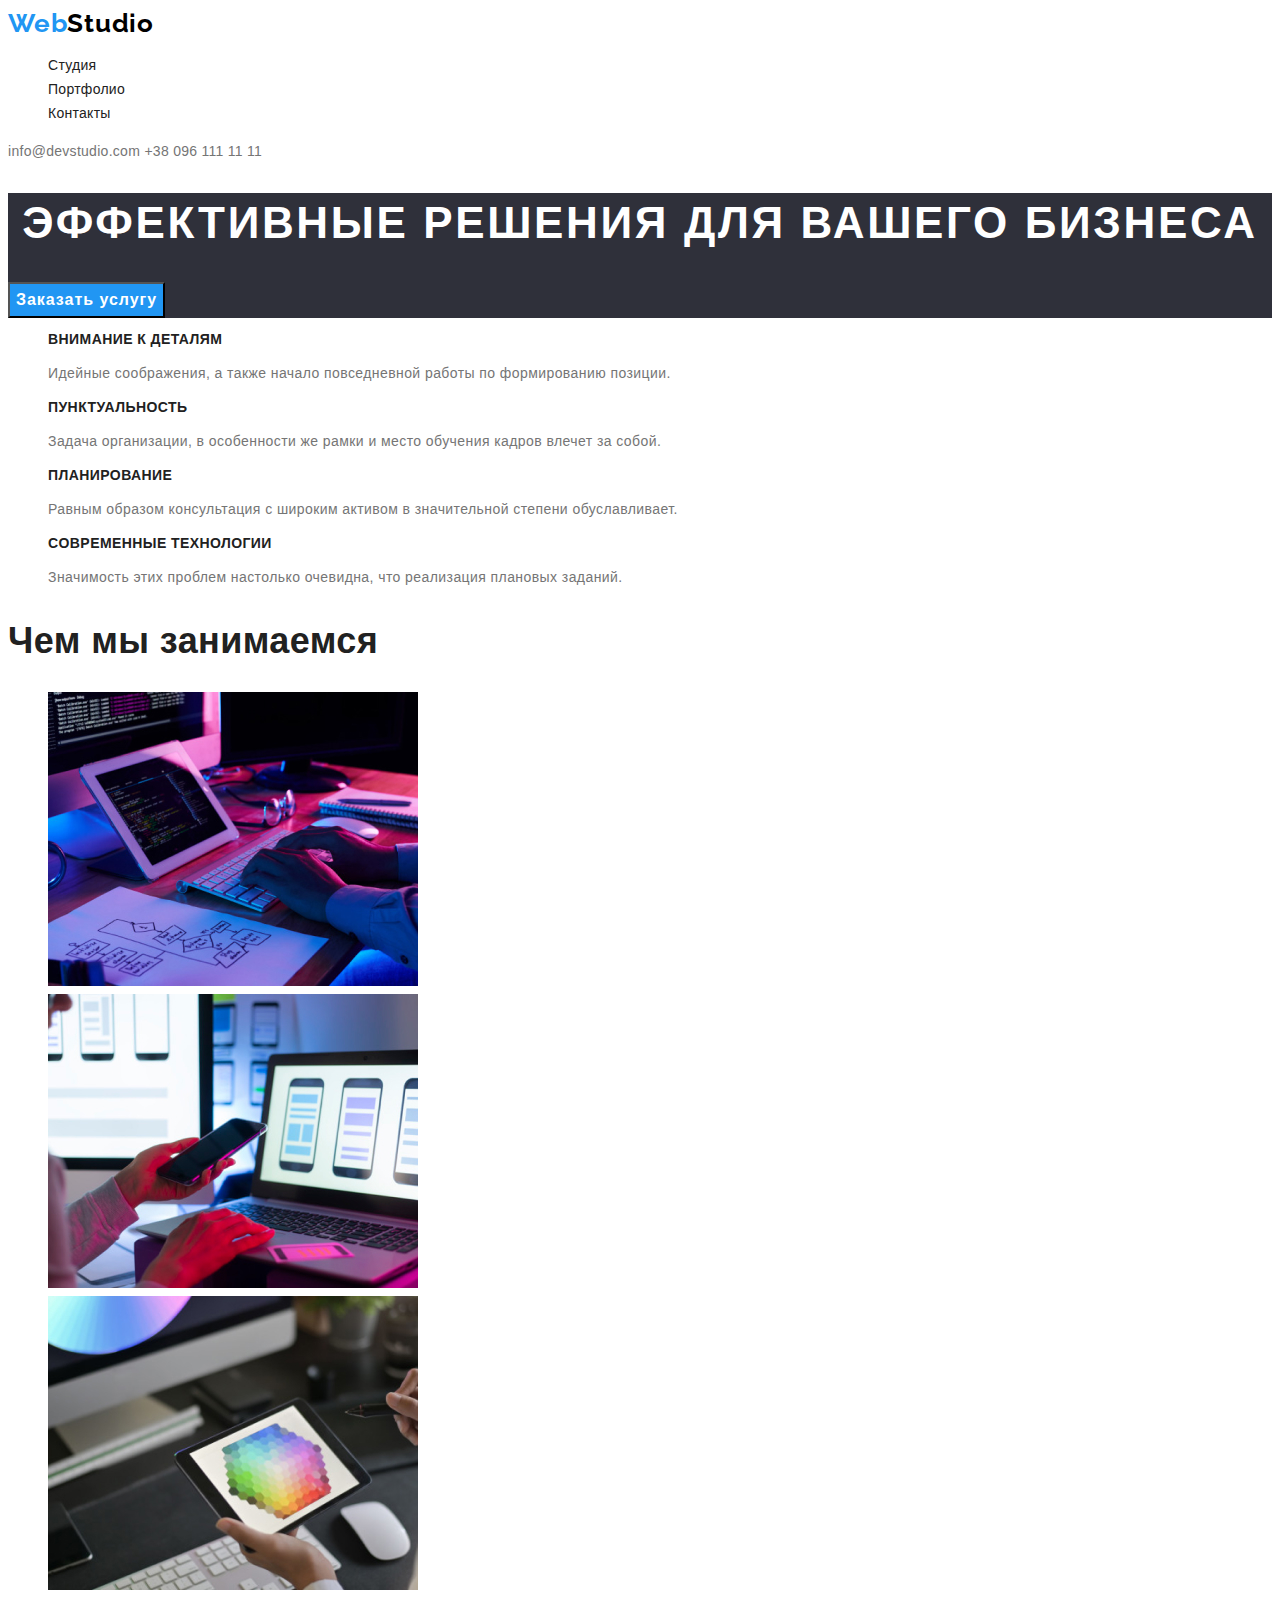
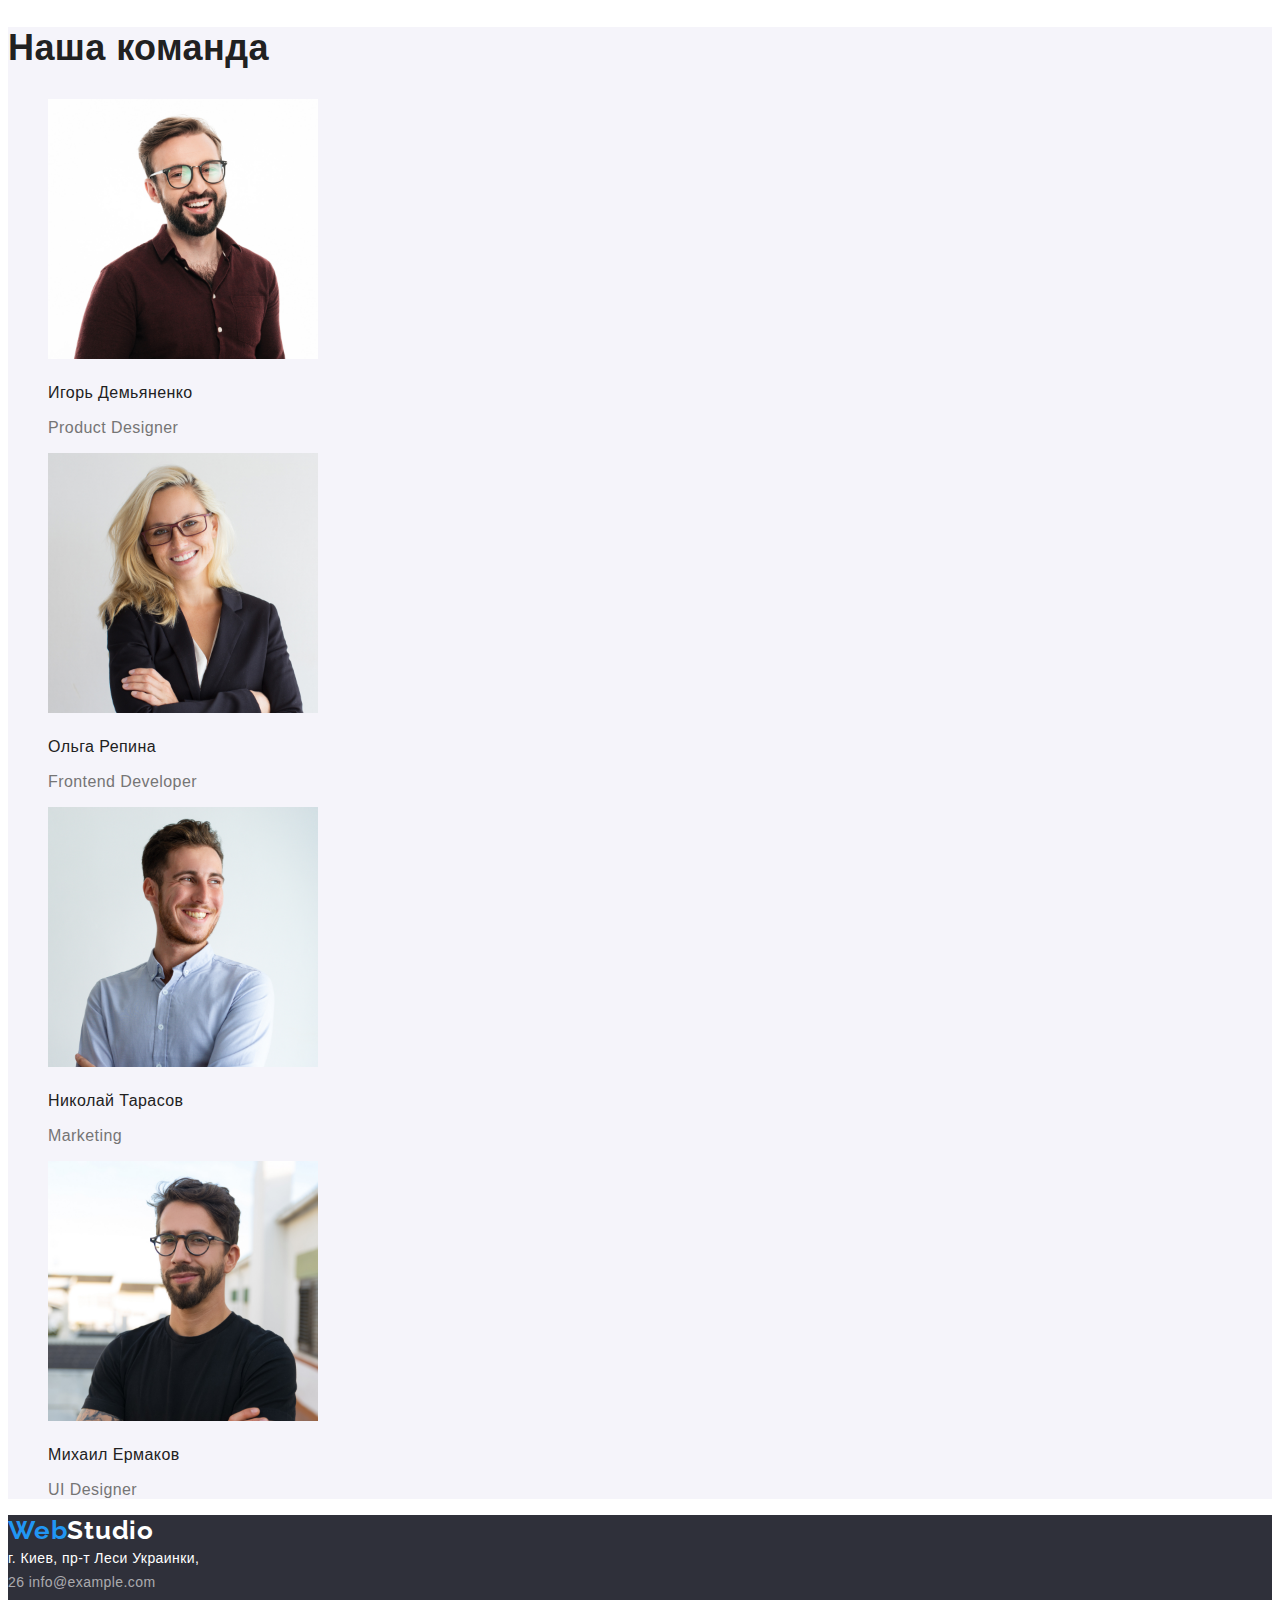
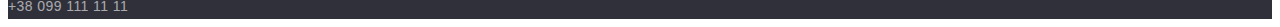
==== index.html @ 295d8849 "Переносит файлы из репозитория 2" ====
<!DOCTYPE html>
<html lang="ru">
  <head>
    <meta charset="UTF-8" />
    <meta name="viewport" content="width=device-width, initial-scale=1.0" />
    <title>WebStudio</title>
    <link href="https://fonts.googleapis.com/css2?family=Raleway:wght@700&display=swap" rel="stylesheet">
    <link rel="stylesheet" href="./css/styles.css">
  </head>
  <body>
    <header class="header">
      <nav>
        <a href="index.html" class="logo"> <span class="accent">Web</span>Studio </a>
        <ul>
          <li><a href="./index.html" class="nav-link">Студия</a></li>
          <li><a href="./portfolio.html" class="nav-link">Портфолио</a></li>
          <li><a href="#contacts" class="nav-link">Контакты</a></li>
        </ul>
      </nav>
      <address>
    <a href="mailto:info@devstudio.com" class="contact">info@devstudio.com</a>
    <a href="tel:+380961111111" class="contact">+38 096 111 11 11</a>
      </address>
    </header>
    <main>
      <section class="m-section">
        <h1 class="m-section-title">Эффективные решения для вашего бизнеса</h1>
        <button type="button" class="m-section-service">Заказать услугу</button>
      </section>

      <section class="advantages">
        <h2 hidden>Преимущества компании</h2>
        <ul>
          <li>
            <h3 class="advantages-list">Внимание к деталям</h3>
            <p class="advantages-text">
              Идейные соображения, а также начало повседневной работы по
              формированию позиции.
            </p>
          </li>
          <li>
            <h3 class="advantages-list">Пунктуальность</h3>
            <p class="advantages-text">
              Задача организации, в особенности же рамки и место обучения кадров
              влечет за собой.
            </p>
          </li>
          <li>
            <h3 class="advantages-list">Планирование</h3>
            <p class="advantages-text">
              Равным образом консультация с широким активом в значительной
              степени обуславливает.
            </p>
          </li>
          <li>
            <h3 class="advantages-list">Cовременные технологии</h3>
            <p class="advantages-text">
              Значимость этих проблем настолько очевидна, что реализация
              плановых заданий.
            </p>
          </li>
        </ul>
      </section>

      <section>
        <h2 class="work-title">Чем мы занимаемся</h2>
        <ul>
          <li>
            <img
              src="./images/box1.jpg"
              alt="Компьютер"
              width="370"
              height="294"
            />
          </li>
          <li>
            <img
              src="./images/box2.jpg"
              alt="Телефон"
              width="370"
              height="294"
            />
          </li>
          <li>
            <img
              src="./images/box3.jpg"
              alt="Планшет"
              width="370"
              height="294"
            />
          </li>
        </ul>
      </section>

      <section class="team">
        <h2 class="team-title">Наша команда</h2>
        <ul>
          <li>
            <img
              src="./images/img.jpg"
              alt="Фото Игоря Демьяненко"
              width="270"
              height="260"
            />
            <h3 class="team-name">Игорь Демьяненко</h3>
            <p class="team-position">Product Designer</p>
          </li>
          <li>
            <img
              src="./images/img(1).jpg"
              alt="Фото Ольги Репиной"
              width="270"
              height="260"
            />
            <h3 class="team-name">Ольга Репина</h3>
            <p class="team-position">Frontend Developer</p>
          </li>
          <li>
            <img
              src="./images/img(2).jpg"
              alt="Фото Николая Тарасова"
              width="270"
              height="260"
            />
            <h3 class="team-name">Николай Тарасов</h3>
            <p class="team-position">Marketing</p>
          </li>
          <li>
            <img
              src="./images/img(3).jpg"
              alt="Фото Михаила Ермакова"
              width="270"
              height="260"
            />
            <h3 class="team-name">Михаил Ермаков</h3>
            <p class="team-position">UI Designer</p>
          </li>
        </ul>
      </section>
    </main>

  <footer class="footer">
    <a href="./index.html" class="logo footer-logo"><span class="accent">Web</span>Studio </a>
    <address id="contacts" class="footer-contacts">
      <span class="footer-address">г. Киев, пр-т Леси Украинки,</span><br />
      26 info@example.com<br />
      +38 099 111 11 11
    </address>
  </footer>

  </body>
</html>
---- css/styles.css ----
/* основной цвет текста  #212121 */
/* вторичный цвет текста  #757575 */
/* Акцент #2196f3 */
/* Белый цвет, который часто используется в макете #ffffff */
/* Фон кнопки-фильтра "Портфолио" #f5f4fa */
/* Основной фон #FFFFFF */
/* Вторичный фон #F5F4FA */
/* Фон футера и осн секции #2F303A */

:root {
  --primary-text-color: #212121;
  --accent-text-color: #2196f3;
  --secondary-text-color: #757575;
  --another-text-color: #ffffff;
  --primery-bgc: #ffffff;
  --footer-m-section-bgc: #2f303a;
  --secondary-bgc: #f5f4fa;
}

body {
  color: var(--primary-text-color);
  font-family: Roboto, sans-serif;
  font-weight: 400;
  font-size: 14px;
  line-height: 1.71;
  letter-spacing: 0.03em;
}

/* Стилизация по тегам */
button {
  font-family: inherit;
}
ul {
  list-style: none;
}

/* Навигация и контакты */

.header {
  background-color: var(--primery-bgc);
}

.logo {
  color: #000000;
  font-family: Raleway, sans-serif;
  font-weight: 700;
  font-size: 26px;
  line-height: 1.19;
  text-decoration: none;
  letter-spacing: 0.03em;
}
.accent {
  color: var(--accent-text-color);
}

.nav-link,
.contact {
  color: var(--primary-text-color);
  font-weight: 500;
  line-height: 1.14;
  letter-spacing: 0.02em;
  text-decoration: none;
}

.nav-link:hover,
.nav-link:focus {
  color: var(--accent-text-color);
}
.nav-link:active {
  color: var(--primary-text-color);
}
.contact {
  color: var(--secondary-text-color);
  font-style: normal;
}
.contact:hover,
.contact:focus {
  color: var(--accent-text-color);
}
.contact:active {
  color: var(--primary-text-color);
}
/* Главная секция */
.m-section {
  background-color: var(--footer-m-section-bgc);
}

.m-section-title {
  font-weight: 900;
  font-size: 44px;
  line-height: 1.36;
  letter-spacing: 0.06em;
  text-align: center;
  text-transform: uppercase;
  color: var(--another-text-color);
}
.m-section-service {
  background-color: var(--accent-text-color);
  font-weight: 700;
  font-size: 16px;
  line-height: 1.87;
  letter-spacing: 0.06em;
  color: var(--another-text-color);
}

/* Преимущества */
.advantages-list {
  text-transform: uppercase;
  font-size: 14px;
  line-height: 1.14;
}
.advantages-text {
  color: var(--secondary-text-color);
}
/* Услуги и Команда */
.team {
  background-color: var(--secondary-bgc);
}
.work-title,
.team-title {
  font-size: 36px;
  line-height: 1.17;
}
.team-name {
  font-weight: 500;
  font-size: 16px;
  line-height: 1.19;
}
.team-position {
  color: var(--secondary-text-color);
  font-size: 16px;
  line-height: 1.19;
}
/* Подвал*/
.footer {
  background-color: var(--footer-m-section-bgc);
}

.footer-contacts {
  color: rgba(255, 255, 255, 0.6);
  font-style: normal;
}
.footer-address,
.footer-logo {
  color: var(--another-text-color);
}
/* Страница Портфолио */
.portfolio a {
  text-decoration: none;
}
.portfolio-filter {
  background-color: var(--secondary-bgc);
  color: var(--primary-text-color);
  font-weight: 500;
  font-size: 16px;
  line-height: 1.62;
  letter-spacing: 0.03em;
}
.portfolio-filter:hover,
.portfolio-filter:focus {
  background-color: var(--accent-text-color);
  color: var(--another-text-color);
}
.portfolio-filter:active {
  color: var(--primary-text-color);
}
.portfolio-project {
  color: var(--primary-text-color);
  font-size: 18px;
  line-height: 2;
  letter-spacing: 0.06em;
}
.portfolio-category {
  color: var(--secondary-text-color);
  font-size: 16px;
  line-height: 1.87;
  letter-spacing: 0.03em;
}
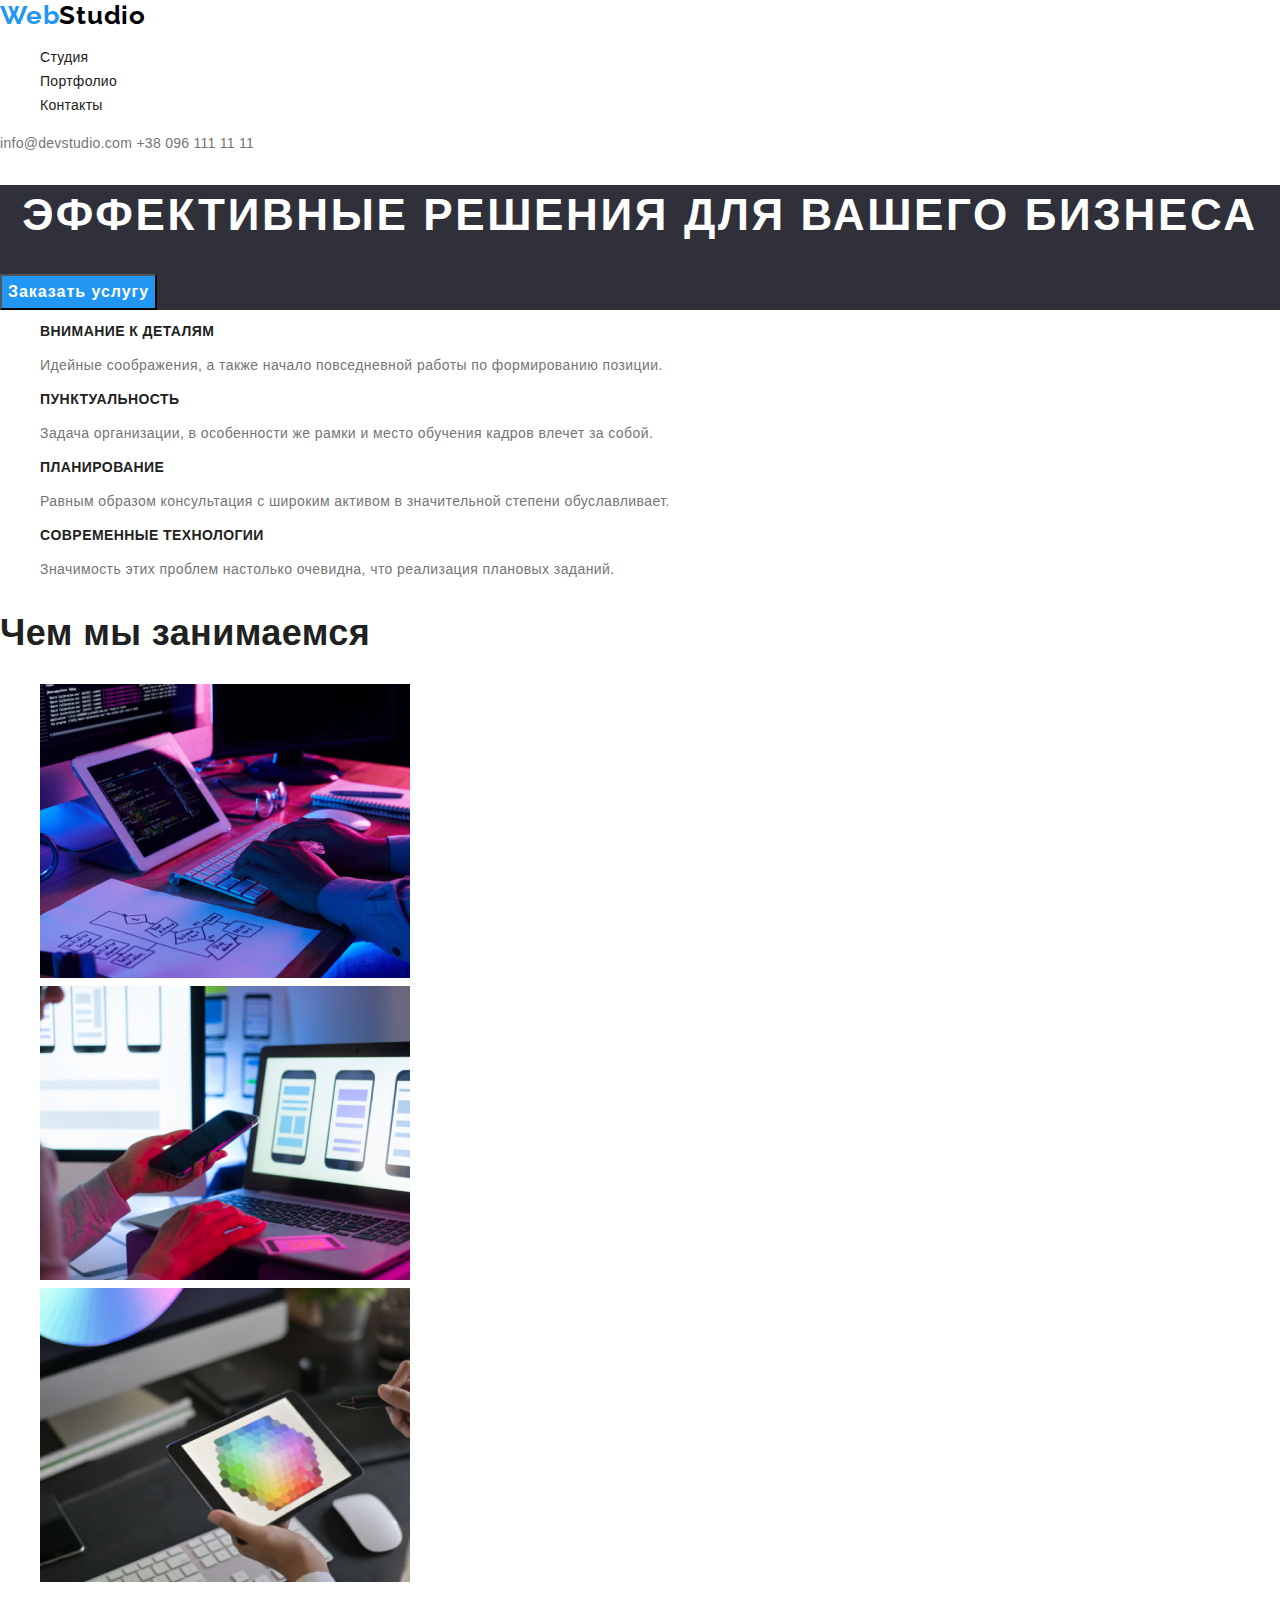
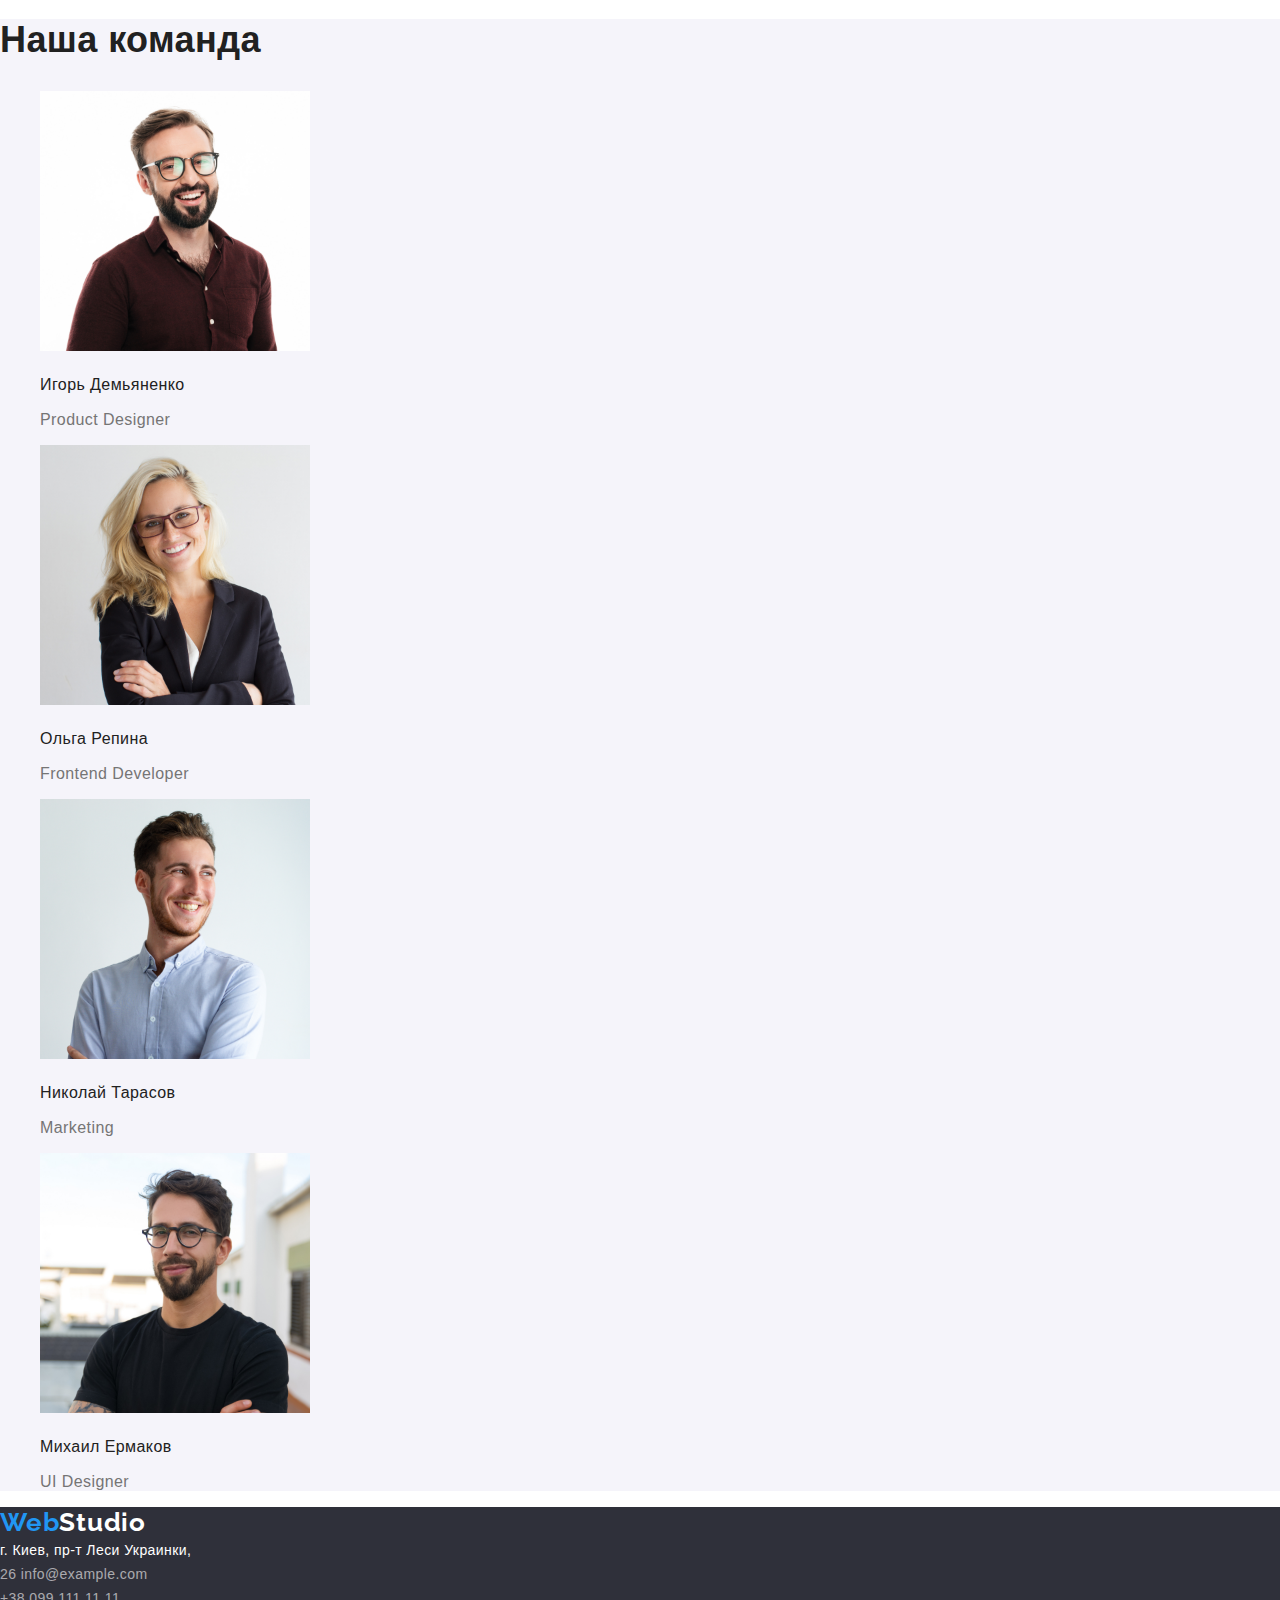
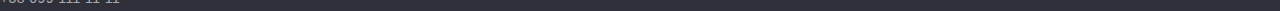
==== commit cef934b6: "Добавляет нормализацию стилей" ====
--- a/index.html
+++ b/index.html
@@ -5,6 +5,7 @@
     <meta name="viewport" content="width=device-width, initial-scale=1.0" />
     <title>WebStudio</title>
     <link href="https://fonts.googleapis.com/css2?family=Raleway:wght@700&display=swap" rel="stylesheet">
+    <link rel="stylesheet" href="https://cdnjs.cloudflare.com/ajax/libs/modern-normalize/1.0.0/modern-normalize.min.css">
     <link rel="stylesheet" href="./css/styles.css">
   </head>
   <body>
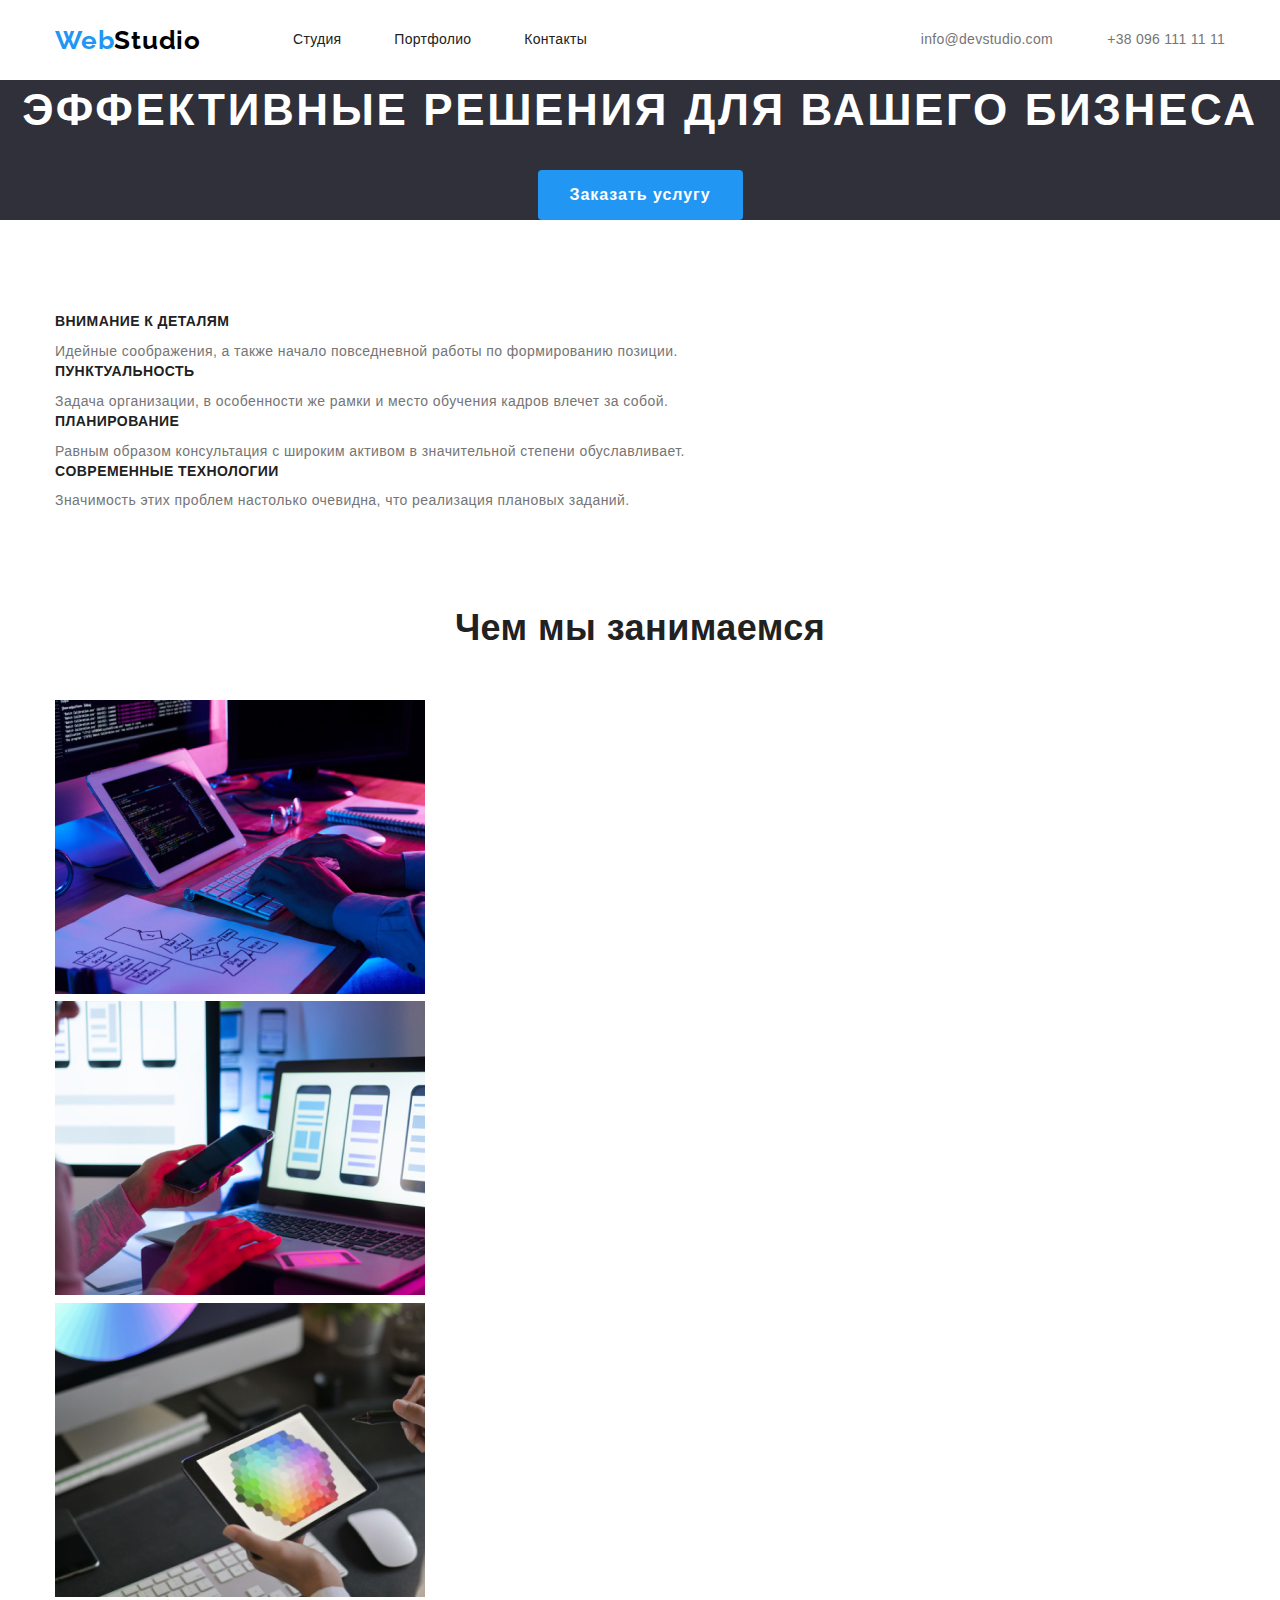
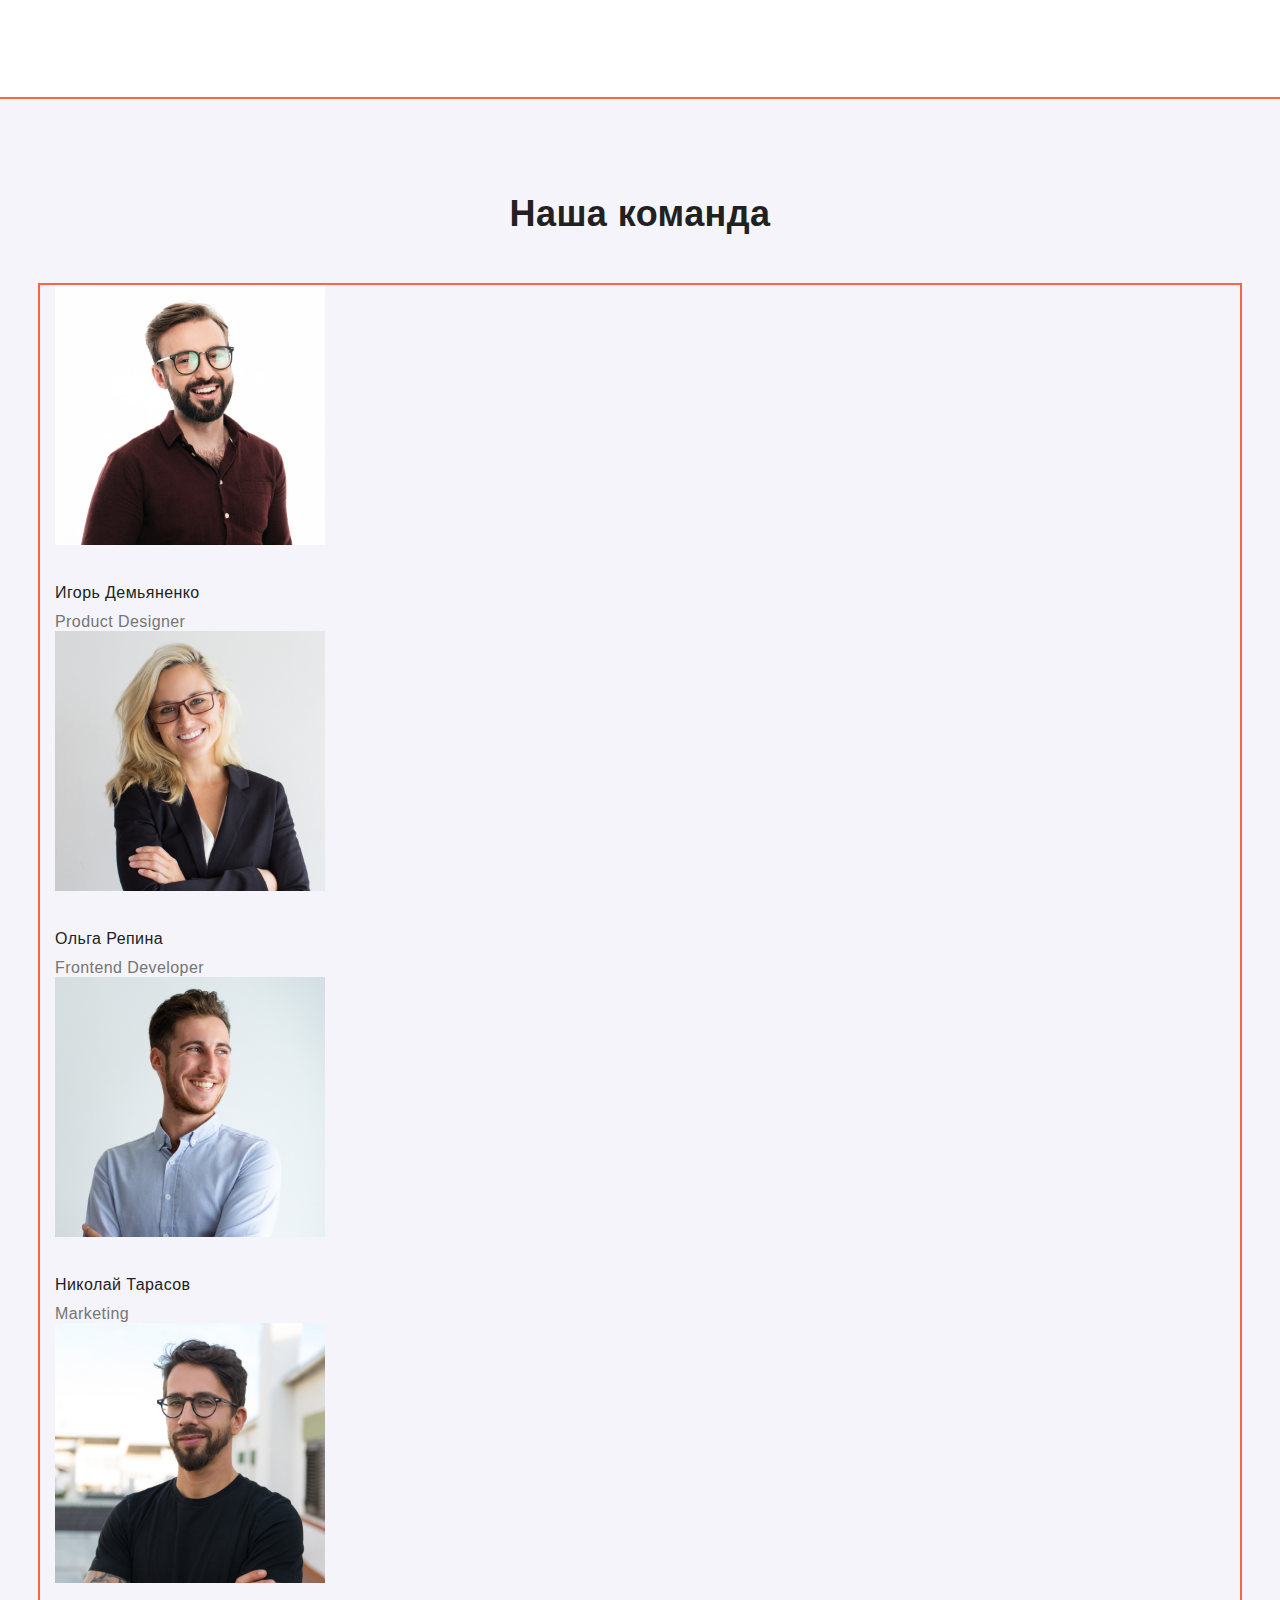
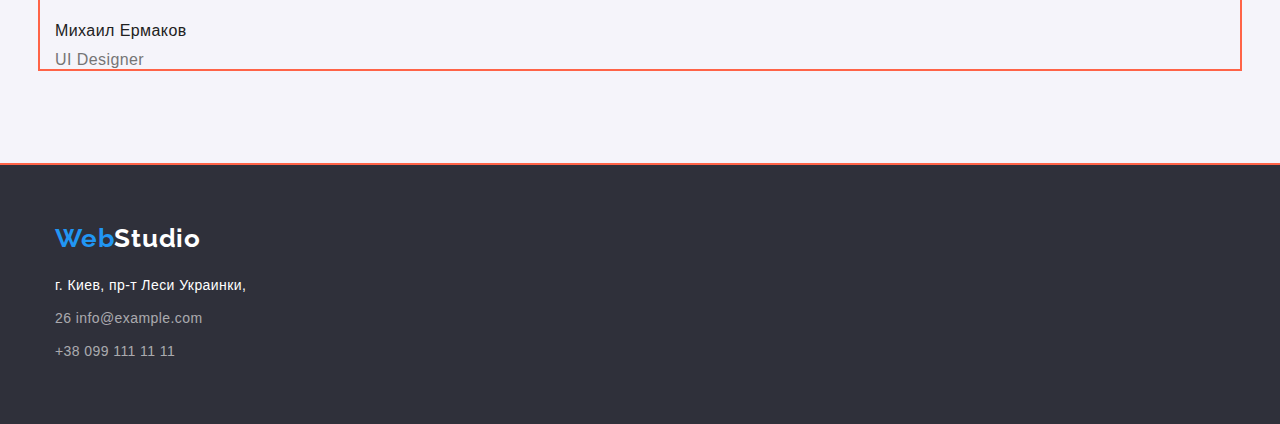
==== commit 05b88ba6: "Добавляет стили для геометрии и позиционирования" ====
--- a/index.html
+++ b/index.html
@@ -10,18 +10,20 @@
   </head>
   <body>
     <header class="header">
-      <nav>
+     <div class="flex-conteiner">
+      <nav class="flex-nav">
         <a href="index.html" class="logo"> <span class="accent">Web</span>Studio </a>
-        <ul>
+        <ul class="flex-list">
           <li><a href="./index.html" class="nav-link">Студия</a></li>
           <li><a href="./portfolio.html" class="nav-link">Портфолио</a></li>
           <li><a href="#contacts" class="nav-link">Контакты</a></li>
         </ul>
       </nav>
       <address>
-    <a href="mailto:info@devstudio.com" class="contact">info@devstudio.com</a>
-    <a href="tel:+380961111111" class="contact">+38 096 111 11 11</a>
+       <a href="mailto:info@devstudio.com" class="contact mail">info@devstudio.com</a>
+       <a href="tel:+380961111111" class="contact">+38 096 111 11 11</a>
       </address>
+    </div>
     </header>
     <main>
       <section class="m-section">
@@ -30,7 +32,7 @@
       </section>
 
       <section class="advantages">
-        <h2 hidden>Преимущества компании</h2>
+        <div class="conteiner"><h2 hidden>Преимущества компании</h2>
         <ul>
           <li>
             <h3 class="advantages-list">Внимание к деталям</h3>
@@ -60,93 +62,65 @@
               плановых заданий.
             </p>
           </li>
-        </ul>
+        </ul></div>
+
+        
       </section>
 
       <section>
-        <h2 class="work-title">Чем мы занимаемся</h2>
+        <div class="conteiner"><h2 class="work-title">Чем мы занимаемся</h2>
         <ul>
           <li>
-            <img
-              src="./images/box1.jpg"
-              alt="Компьютер"
-              width="370"
-              height="294"
-            />
+            <img src="./images/box1.jpg" alt="Компьютер" width="370" height="294" />
           </li>
           <li>
-            <img
-              src="./images/box2.jpg"
-              alt="Телефон"
-              width="370"
-              height="294"
-            />
+            <img src="./images/box2.jpg" alt="Телефон" width="370" height="294" />
           </li>
           <li>
-            <img
-              src="./images/box3.jpg"
-              alt="Планшет"
-              width="370"
-              height="294"
-            />
+            <img src="./images/box3.jpg" alt="Планшет" width="370" height="294" />
           </li>
-        </ul>
+        </ul></div>
       </section>
 
       <section class="team">
+      <div class="conteiner-team">
         <h2 class="team-title">Наша команда</h2>
-        <ul>
-          <li>
-            <img
-              src="./images/img.jpg"
-              alt="Фото Игоря Демьяненко"
-              width="270"
-              height="260"
-            />
-            <h3 class="team-name">Игорь Демьяненко</h3>
-            <p class="team-position">Product Designer</p>
-          </li>
-          <li>
-            <img
-              src="./images/img(1).jpg"
-              alt="Фото Ольги Репиной"
-              width="270"
-              height="260"
-            />
-            <h3 class="team-name">Ольга Репина</h3>
-            <p class="team-position">Frontend Developer</p>
-          </li>
-          <li>
-            <img
-              src="./images/img(2).jpg"
-              alt="Фото Николая Тарасова"
-              width="270"
-              height="260"
-            />
-            <h3 class="team-name">Николай Тарасов</h3>
-            <p class="team-position">Marketing</p>
-          </li>
-          <li>
-            <img
-              src="./images/img(3).jpg"
-              alt="Фото Михаила Ермакова"
-              width="270"
-              height="260"
-            />
-            <h3 class="team-name">Михаил Ермаков</h3>
-            <p class="team-position">UI Designer</p>
-          </li>
-        </ul>
+        <div class="conteiner-detail"> 
+          <ul>
+            <li>
+              <img src="./images/img.jpg" alt="Фото Игоря Демьяненко" width="270" height="260" />
+              <h3 class="team-name">Игорь Демьяненко</h3>
+              <p class="team-position">Product Designer</p>
+            </li>
+            <li>
+              <img src="./images/img(1).jpg" alt="Фото Ольги Репиной" width="270" height="260" />
+              <h3 class="team-name">Ольга Репина</h3>
+              <p class="team-position">Frontend Developer</p>
+            </li>
+            <li>
+              <img src="./images/img(2).jpg" alt="Фото Николая Тарасова" width="270" height="260" />
+              <h3 class="team-name">Николай Тарасов</h3>
+              <p class="team-position">Marketing</p>
+            </li>
+            <li>
+              <img src="./images/img(3).jpg" alt="Фото Михаила Ермакова" width="270" height="260" />
+              <h3 class="team-name">Михаил Ермаков</h3>
+              <p class="team-position">UI Designer</p>
+            </li>
+          </ul>
+        </div>
+      </div>
+       
       </section>
     </main>
 
   <footer class="footer">
-    <a href="./index.html" class="logo footer-logo"><span class="accent">Web</span>Studio </a>
-    <address id="contacts" class="footer-contacts">
-      <span class="footer-address">г. Киев, пр-т Леси Украинки,</span><br />
-      26 info@example.com<br />
-      +38 099 111 11 11
-    </address>
+      <a href="./index.html" class="logo footer-logo"><span class="accent">Web</span>Studio </a>
+      <address id="contacts" class="footer-contacts">
+          <span class="footer-address">г. Киев, пр-т Леси Украинки,</span>
+          <span class="mail">26 info@example.com</span>
+          +38 099 111 11 11
+      </address>
   </footer>
 
   </body>
--- a/css/styles.css
+++ b/css/styles.css
@@ -18,12 +18,13 @@
 }
 
 body {
-  color: var(--primary-text-color);
   font-family: Roboto, sans-serif;
   font-weight: 400;
   font-size: 14px;
   line-height: 1.71;
   letter-spacing: 0.03em;
+
+  color: var(--primary-text-color);
 }
 
 /* Стилизация по тегам */
@@ -31,7 +32,21 @@
   font-family: inherit;
 }
 ul {
+  padding: 0;
+  margin: 0;
+
   list-style: none;
+}
+/* Контейнер */
+.conteiner {
+  margin-left: auto;
+  margin-right: auto;
+  margin-bottom: 94px;
+  width: 1200px;
+  padding-left: 15px;
+  padding-right: 15px;
+
+  /* outline: 2px solid tomato; */
 }
 
 /* Навигация и контакты */
@@ -41,13 +56,14 @@
 }
 
 .logo {
-  color: #000000;
   font-family: Raleway, sans-serif;
   font-weight: 700;
   font-size: 26px;
   line-height: 1.19;
   text-decoration: none;
   letter-spacing: 0.03em;
+
+  color: #000000;
 }
 .accent {
   color: var(--accent-text-color);
@@ -55,18 +71,20 @@
 
 .nav-link,
 .contact {
-  color: var(--primary-text-color);
   font-weight: 500;
   line-height: 1.14;
   letter-spacing: 0.02em;
   text-decoration: none;
+
+  color: var(--primary-text-color);
 }
 
 .nav-link:hover,
 .nav-link:focus {
   color: var(--accent-text-color);
 }
-.nav-link:active {
+.nav-link:active,
+.contact:active {
   color: var(--primary-text-color);
 }
 .contact {
@@ -77,85 +95,216 @@
 .contact:focus {
   color: var(--accent-text-color);
 }
-.contact:active {
-  color: var(--primary-text-color);
-}
+
+.flex-conteiner {
+  margin-left: auto;
+  margin-right: auto;
+  width: 1200px;
+  padding-left: 15px;
+  padding-right: 15px;
+
+  display: flex;
+  justify-content: space-between;
+  align-items: center;
+  height: 80px;
+}
+.flex-nav {
+  display: flex;
+  width: 532px;
+  justify-content: space-between;
+  align-items: center;
+}
+.flex-list {
+  display: flex;
+  width: 294px;
+  justify-content: space-between;
+  align-items: center;
+}
+.header .mail {
+  margin-right: 50px;
+}
+
 /* Главная секция */
 .m-section {
+  margin-bottom: 94px;
+
+  text-align: center;
+
   background-color: var(--footer-m-section-bgc);
 }
 
 .m-section-title {
+  /* outline: 2px solid tomato; */
+  margin-top: 0;
+  margin-bottom: 30px;
+
   font-weight: 900;
   font-size: 44px;
   line-height: 1.36;
   letter-spacing: 0.06em;
+  text-transform: uppercase;
+
+  color: var(--another-text-color);
+}
+.m-section-service {
+  display: inline-block;
+  padding: 10px 32px;
+  border-radius: 4px;
+  min-width: 200px;
+  border: none;
+
+  font-weight: 700;
+  font-size: 16px;
+  line-height: 1.875;
+  letter-spacing: 0.06em;
   text-align: center;
-  text-transform: uppercase;
-  color: var(--another-text-color);
-}
-.m-section-service {
+
   background-color: var(--accent-text-color);
-  font-weight: 700;
-  font-size: 16px;
-  line-height: 1.87;
-  letter-spacing: 0.06em;
   color: var(--another-text-color);
 }
 
 /* Преимущества */
 .advantages-list {
+  margin-top: 0;
+  margin-bottom: 10px;
+
   text-transform: uppercase;
   font-size: 14px;
   line-height: 1.14;
 }
 .advantages-text {
+  margin-top: 0;
+  margin-bottom: 0;
+
   color: var(--secondary-text-color);
 }
 /* Услуги и Команда */
-.team {
+
+.conteiner-team {
+  padding: 94px 0;
+  outline: 2px solid tomato;
+
   background-color: var(--secondary-bgc);
 }
+.conteiner-detail {
+  margin-left: auto;
+  margin-right: auto;
+  width: 1200px;
+  padding-left: 15px;
+  padding-right: 15px;
+
+  outline: 2px solid tomato;
+}
+
 .work-title,
 .team-title {
+  margin-top: 0;
+  margin-bottom: 50px;
+
   font-size: 36px;
   line-height: 1.17;
-}
+  text-align: center;
+}
+
 .team-name {
+  margin-top: 30px;
+  margin-bottom: 10px;
+
   font-weight: 500;
   font-size: 16px;
   line-height: 1.19;
 }
 .team-position {
+  margin: 0;
+
+  font-size: 16px;
+  line-height: 1.19;
+
   color: var(--secondary-text-color);
-  font-size: 16px;
-  line-height: 1.19;
 }
 /* Подвал*/
 .footer {
+  padding: 60px 0;
+
   background-color: var(--footer-m-section-bgc);
 }
 
 .footer-contacts {
+  margin-left: auto;
+  margin-right: auto;
+  width: 1200px;
+  padding-left: 15px;
+  padding-right: 15px;
+
+  /* outline: 2px solid tomato; */
+
+  font-style: normal;
+
   color: rgba(255, 255, 255, 0.6);
-  font-style: normal;
-}
-.footer-address,
+}
 .footer-logo {
-  color: var(--another-text-color);
+  display: block;
+  margin-left: auto;
+  margin-right: auto;
+  margin-bottom: 20px;
+  width: 1200px;
+  padding-left: 15px;
+  padding-right: 15px;
+
+  color: var(--another-text-color);
+
+  /* outline: 2px solid tomato; */
+}
+.footer-address {
+  display: block;
+  margin-bottom: 9px;
+
+  color: var(--another-text-color);
+}
+.footer .mail {
+  display: block;
+  margin-bottom: 9px;
 }
 /* Страница Портфолио */
+.filter {
+  margin-top: 94px;
+  margin-bottom: 34px;
+  margin-left: auto;
+  margin-right: auto;
+
+  width: 611px;
+  height: 54px;
+
+  /* outline: 2px solid tomato; */
+}
+.filter-list {
+  display: flex;
+  justify-content: space-between;
+
+  /* background-color: yellow; */
+}
+
 .portfolio a {
   text-decoration: none;
 }
+
 .portfolio-filter {
+  display: inline-block;
+  padding: 6px 22px;
+  min-width: 73px;
+  border-radius: 4px;
+  border: none;
+
+  font-weight: 500;
+  font-size: 16px;
+  line-height: 1.62;
+  text-align: center;
+  letter-spacing: 0.03em;
+
   background-color: var(--secondary-bgc);
   color: var(--primary-text-color);
-  font-weight: 500;
-  font-size: 16px;
-  line-height: 1.62;
-  letter-spacing: 0.03em;
-}
+}
+
 .portfolio-filter:hover,
 .portfolio-filter:focus {
   background-color: var(--accent-text-color);
@@ -164,15 +313,71 @@
 .portfolio-filter:active {
   color: var(--primary-text-color);
 }
+.project img {
+  margin-bottom: 20px;
+}
+.project li {
+  padding-bottom: 20px;
+
+  /* outline: 2px solid tomato; */
+}
+.project a {
+  display: block;
+  margin: 0;
+}
 .portfolio-project {
-  color: var(--primary-text-color);
+  margin-top: 0;
+  margin-bottom: 4px;
+
   font-size: 18px;
   line-height: 2;
   letter-spacing: 0.06em;
+
+  color: var(--primary-text-color);
 }
 .portfolio-category {
-  color: var(--secondary-text-color);
+  margin-top: 0;
+  margin-bottom: 0;
+
   font-size: 16px;
   line-height: 1.87;
   letter-spacing: 0.03em;
-}
+
+  color: var(--secondary-text-color);
+}
+
+.conteiner-name-project {
+  width: 322px;
+  margin: 0 24px;
+
+  /* background-color: tomato; */
+}
+.project {
+  display: flex;
+  flex-wrap: wrap;
+
+  /* background-color: yellow; */
+}
+.project-list {
+  width: calc((100% - 60px) / 3);
+  margin-right: 30px;
+  margin-bottom: 30px;
+
+  /* background-color: yellowgreen; */
+}
+
+.project-list:nth-child(3n) {
+  margin-right: 0;
+}
+
+.project-list:nth-last-child(-n + 3) {
+  margin-bottom: 0;
+}
+
+/* .project-list:not(:nth-last-child(-n + 3)) {
+  margin-right: 30px;
+}
+
+.project-list:not(:nth-last-child(-n + 3)) {
+  margin-bottom: 30px;
+} */
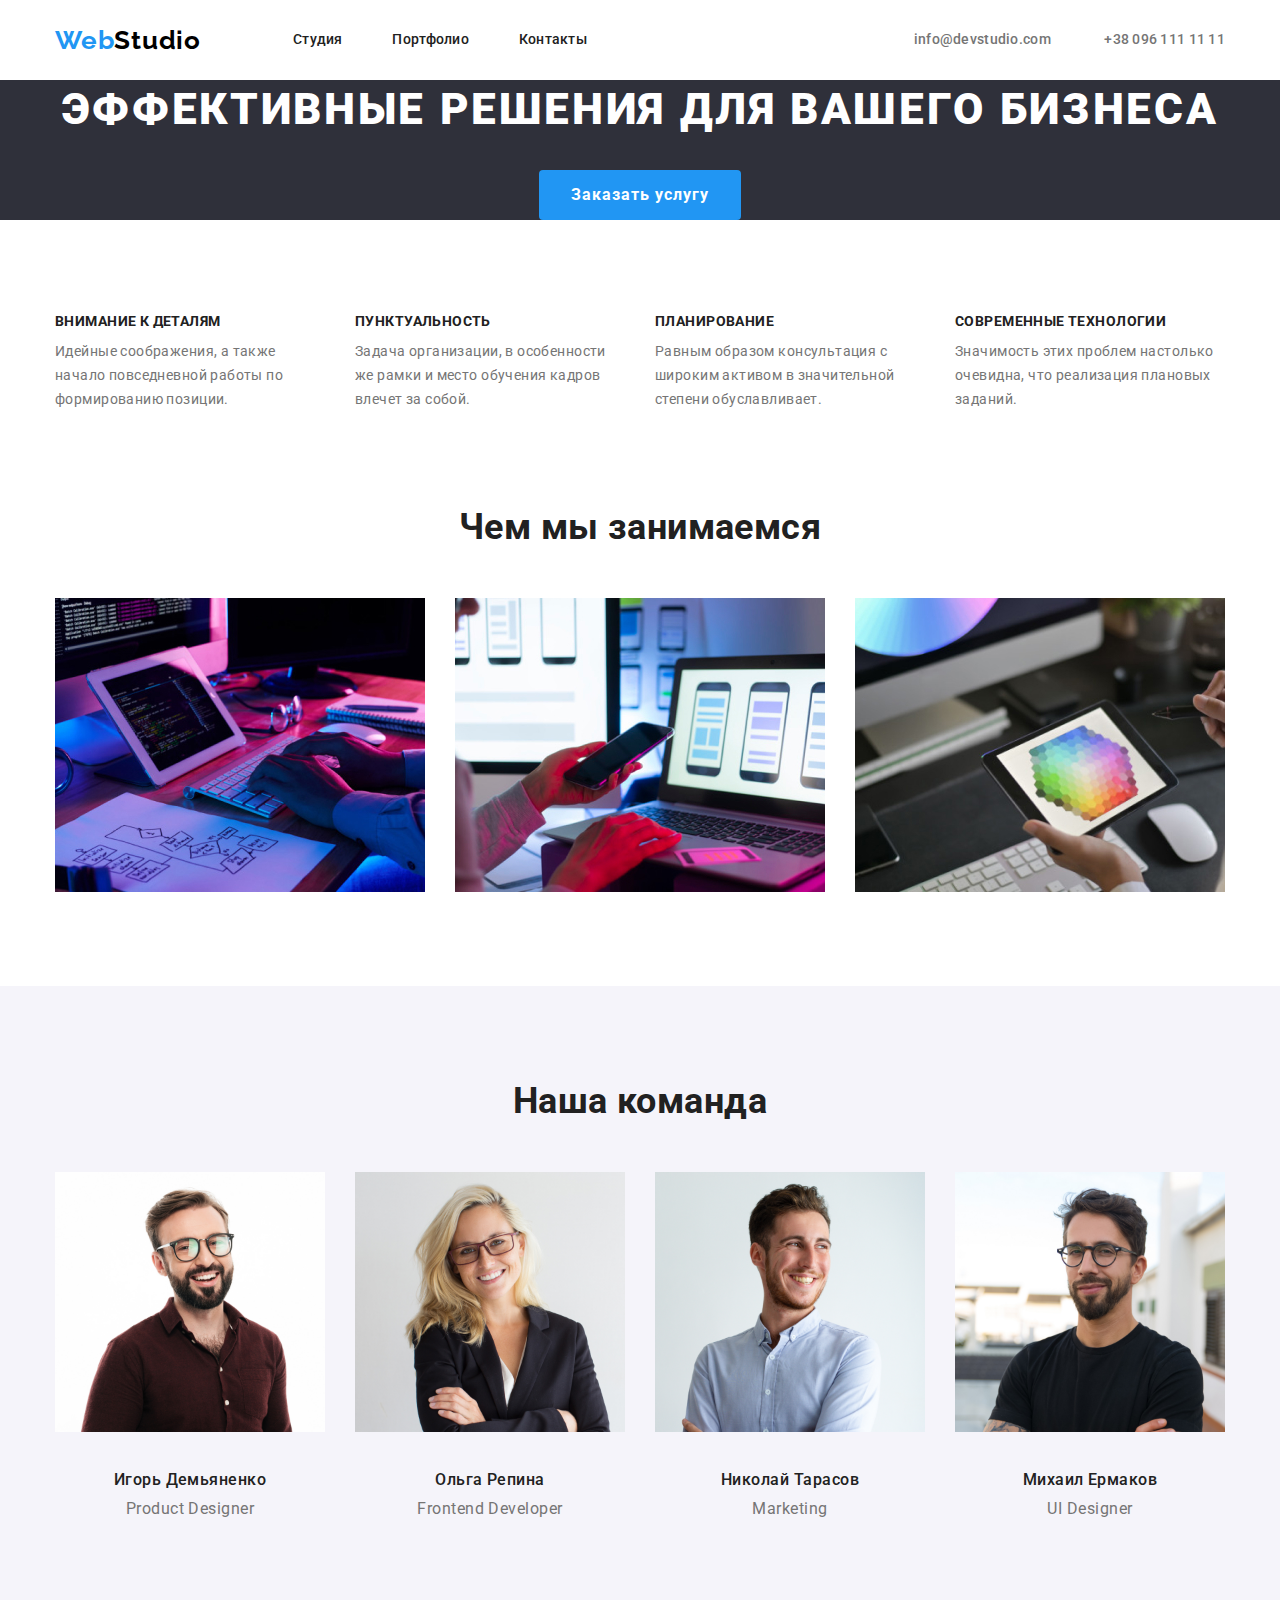
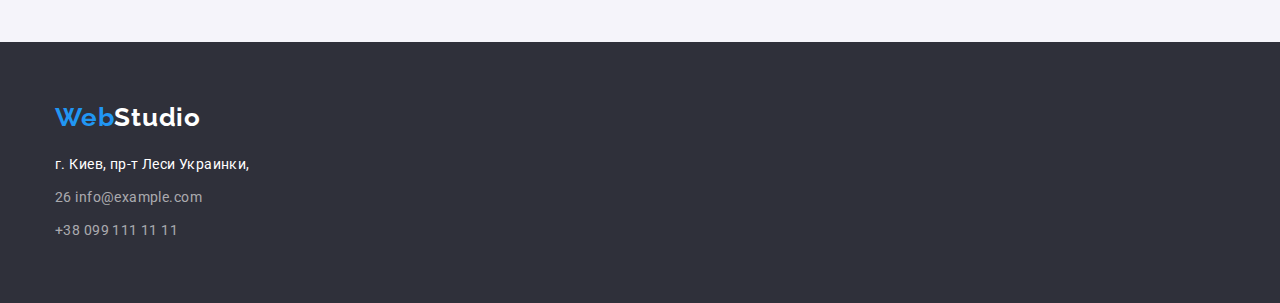
==== commit 6bf1a12d: "Добавляет стили для геометрии и позиционирования контента" ====
--- a/index.html
+++ b/index.html
@@ -5,6 +5,7 @@
     <meta name="viewport" content="width=device-width, initial-scale=1.0" />
     <title>WebStudio</title>
     <link href="https://fonts.googleapis.com/css2?family=Raleway:wght@700&display=swap" rel="stylesheet">
+    <link href="https://fonts.googleapis.com/css2?family=Roboto:wght@400;500;700&display=swap" rel="stylesheet">
     <link rel="stylesheet" href="https://cdnjs.cloudflare.com/ajax/libs/modern-normalize/1.0.0/modern-normalize.min.css">
     <link rel="stylesheet" href="./css/styles.css">
   </head>
@@ -33,29 +34,29 @@
 
       <section class="advantages">
         <div class="conteiner"><h2 hidden>Преимущества компании</h2>
-        <ul>
-          <li>
+        <ul class="flex-advantages">
+          <li class="list-item">
             <h3 class="advantages-list">Внимание к деталям</h3>
             <p class="advantages-text">
               Идейные соображения, а также начало повседневной работы по
               формированию позиции.
             </p>
           </li>
-          <li>
+          <li class="list-item">
             <h3 class="advantages-list">Пунктуальность</h3>
             <p class="advantages-text">
               Задача организации, в особенности же рамки и место обучения кадров
               влечет за собой.
             </p>
           </li>
-          <li>
+          <li class="list-item">
             <h3 class="advantages-list">Планирование</h3>
             <p class="advantages-text">
               Равным образом консультация с широким активом в значительной
               степени обуславливает.
             </p>
           </li>
-          <li>
+          <li class="list-item">
             <h3 class="advantages-list">Cовременные технологии</h3>
             <p class="advantages-text">
               Значимость этих проблем настолько очевидна, что реализация
@@ -69,15 +70,15 @@
 
       <section>
         <div class="conteiner"><h2 class="work-title">Чем мы занимаемся</h2>
-        <ul>
+        <ul class="flex-work">
           <li>
-            <img src="./images/box1.jpg" alt="Компьютер" width="370" height="294" />
+            <img class="work-image" src="./images/box1.jpg" alt="Компьютер" width="370" height="294" />
           </li>
           <li>
-            <img src="./images/box2.jpg" alt="Телефон" width="370" height="294" />
+            <img class="work-image" src="./images/box2.jpg" alt="Телефон" width="370" height="294" />
           </li>
-          <li>
-            <img src="./images/box3.jpg" alt="Планшет" width="370" height="294" />
+          <li">
+            <img class="work-image" src="./images/box3.jpg" alt="Планшет" width="370" height="294" />
           </li>
         </ul></div>
       </section>
@@ -86,7 +87,7 @@
       <div class="conteiner-team">
         <h2 class="team-title">Наша команда</h2>
         <div class="conteiner-detail"> 
-          <ul>
+          <ul class="flex-team">
             <li>
               <img src="./images/img.jpg" alt="Фото Игоря Демьяненко" width="270" height="260" />
               <h3 class="team-name">Игорь Демьяненко</h3>
@@ -97,12 +98,12 @@
               <h3 class="team-name">Ольга Репина</h3>
               <p class="team-position">Frontend Developer</p>
             </li>
-            <li>
+            <li class="list-item">
               <img src="./images/img(2).jpg" alt="Фото Николая Тарасова" width="270" height="260" />
               <h3 class="team-name">Николай Тарасов</h3>
               <p class="team-position">Marketing</p>
             </li>
-            <li>
+            <li class="list-item">
               <img src="./images/img(3).jpg" alt="Фото Михаила Ермакова" width="270" height="260" />
               <h3 class="team-name">Михаил Ермаков</h3>
               <p class="team-position">UI Designer</p>
--- a/css/styles.css
+++ b/css/styles.css
@@ -164,6 +164,15 @@
 }
 
 /* Преимущества */
+.flex-advantages {
+  display: flex;
+}
+.flex-advantages .list-item {
+  width: calc((100% - 90px) / 4);
+}
+.flex-advantages .list-item:not(:last-child) {
+  margin-right: 30px;
+}
 .advantages-list {
   margin-top: 0;
   margin-bottom: 10px;
@@ -179,12 +188,32 @@
   color: var(--secondary-text-color);
 }
 /* Услуги и Команда */
+.flex-work > img {
+  display: block;
+}
+.work-image {
+  display: block;
+}
+.flex-work {
+  display: flex;
+  justify-content: space-between;
+
+  /* outline: 2px solid tomato; */
+}
+.flex-team {
+  display: flex;
+  justify-content: space-between;
+}
+/* .flex-team > li {
+  width: calc((100% - 90px) / 4);
+} */
 
 .conteiner-team {
   padding: 94px 0;
-  outline: 2px solid tomato;
 
   background-color: var(--secondary-bgc);
+
+  /* outline: 2px solid tomato; */
 }
 .conteiner-detail {
   margin-left: auto;
@@ -192,8 +221,9 @@
   width: 1200px;
   padding-left: 15px;
   padding-right: 15px;
-
-  outline: 2px solid tomato;
+  padding-bottom: 30px;
+
+  /* outline: 2px solid tomato; */
 }
 
 .work-title,
@@ -213,12 +243,16 @@
   font-weight: 500;
   font-size: 16px;
   line-height: 1.19;
+  text-align: center;
+  letter-spacing: 0.03em;
 }
 .team-position {
   margin: 0;
 
   font-size: 16px;
   line-height: 1.19;
+  text-align: center;
+  letter-spacing: 0.03em;
 
   color: var(--secondary-text-color);
 }
@@ -307,11 +341,14 @@
 
 .portfolio-filter:hover,
 .portfolio-filter:focus {
+  border: none;
+
   background-color: var(--accent-text-color);
   color: var(--another-text-color);
 }
 .portfolio-filter:active {
   color: var(--primary-text-color);
+  border: none;
 }
 .project img {
   margin-bottom: 20px;
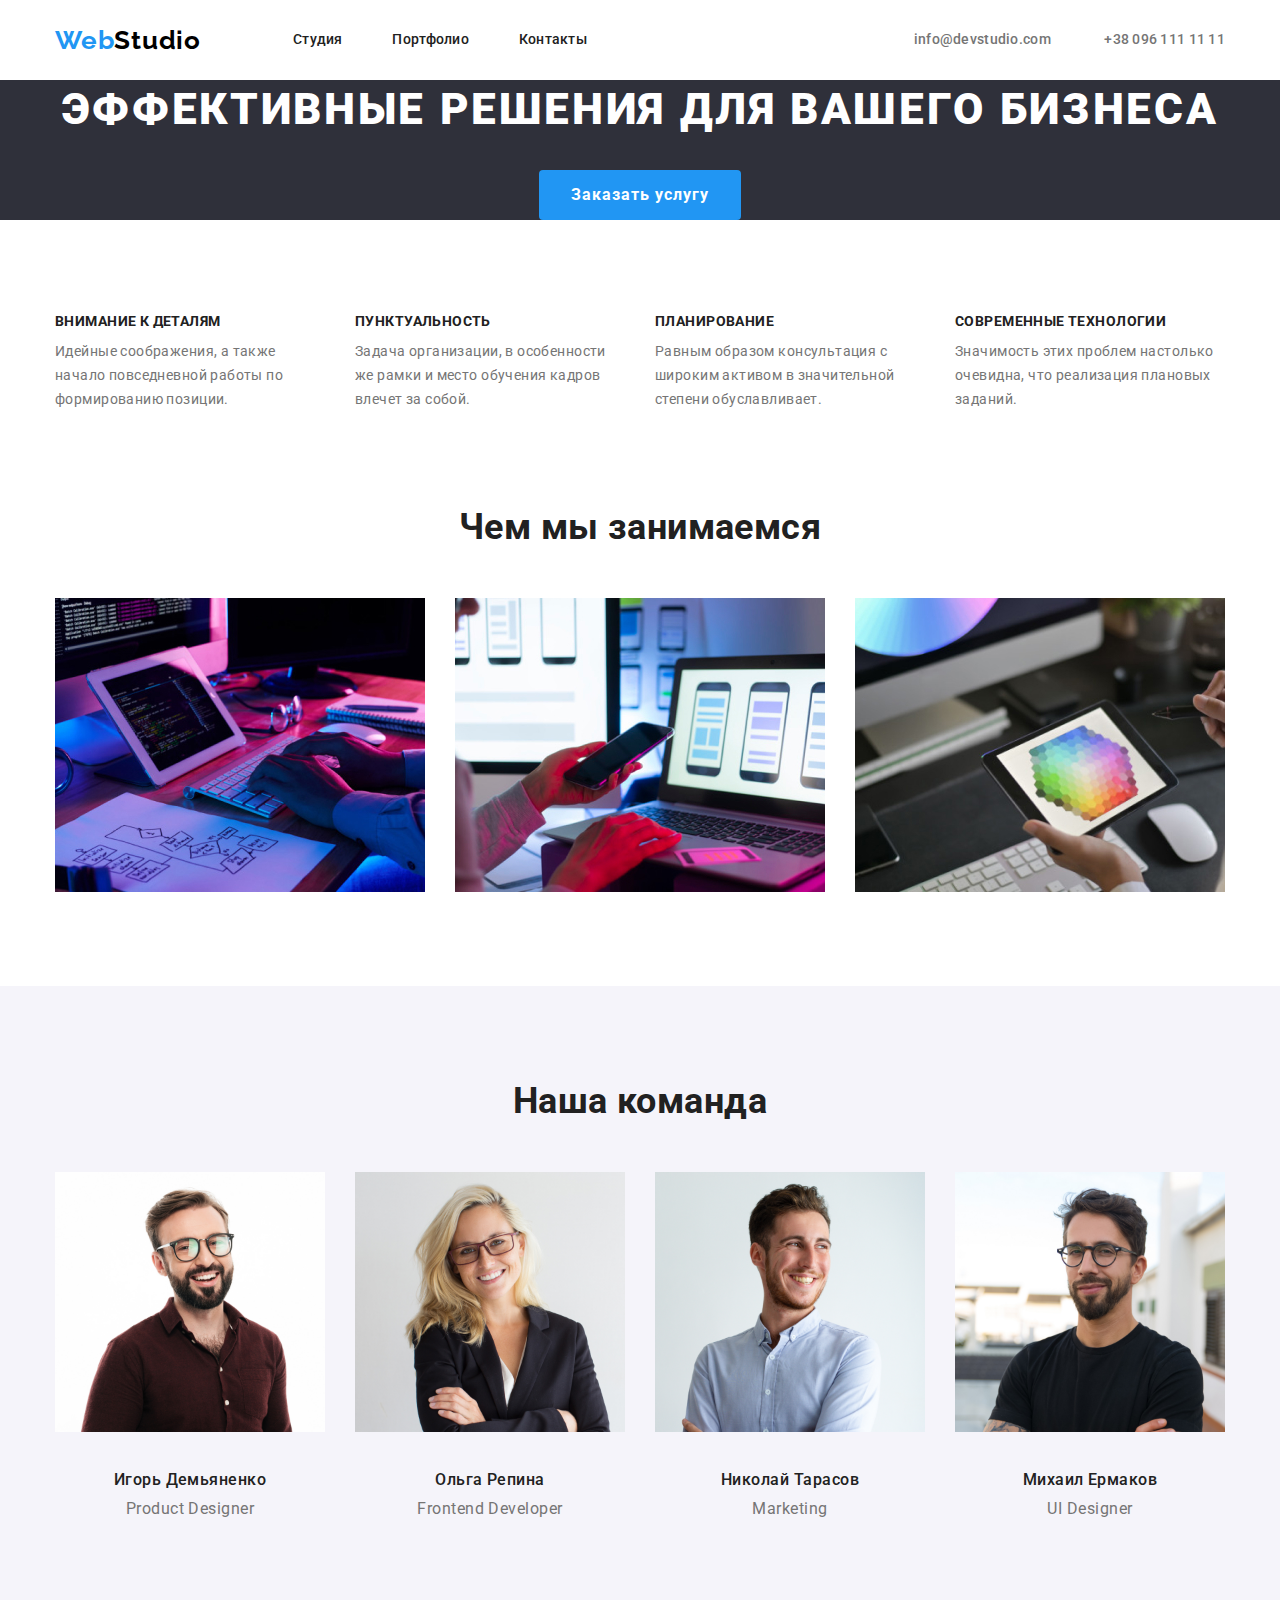
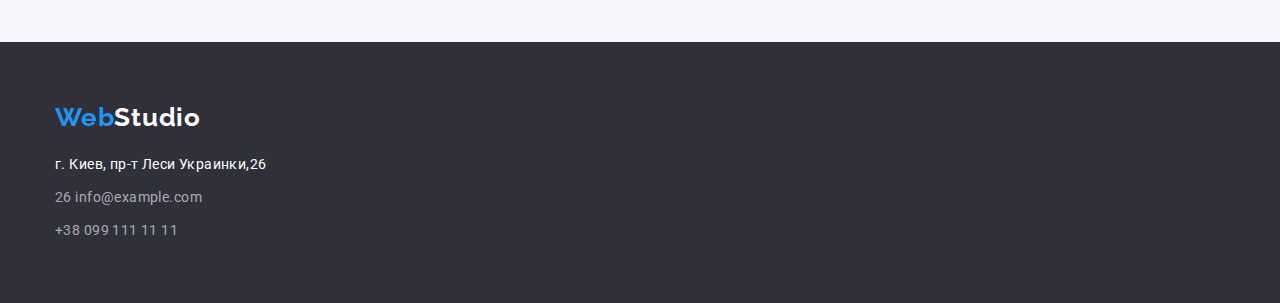
==== commit b0a489b1: "Добавляет текст в адрес" ====
--- a/index.html
+++ b/index.html
@@ -11,7 +11,7 @@
   </head>
   <body>
     <header class="header">
-     <div class="flex-conteiner">
+     <div class="flex-container">
       <nav class="flex-nav">
         <a href="index.html" class="logo"> <span class="accent">Web</span>Studio </a>
         <ul class="flex-list">
@@ -33,7 +33,7 @@
       </section>
 
       <section class="advantages">
-        <div class="conteiner"><h2 hidden>Преимущества компании</h2>
+        <div class="container"><h2 hidden>Преимущества компании</h2>
         <ul class="flex-advantages">
           <li class="list-item">
             <h3 class="advantages-list">Внимание к деталям</h3>
@@ -69,7 +69,7 @@
       </section>
 
       <section>
-        <div class="conteiner"><h2 class="work-title">Чем мы занимаемся</h2>
+        <div class="container"><h2 class="work-title">Чем мы занимаемся</h2>
         <ul class="flex-work">
           <li>
             <img class="work-image" src="./images/box1.jpg" alt="Компьютер" width="370" height="294" />
@@ -84,9 +84,9 @@
       </section>
 
       <section class="team">
-      <div class="conteiner-team">
+      <div class="container-team">
         <h2 class="team-title">Наша команда</h2>
-        <div class="conteiner-detail"> 
+        <div class="container-detail"> 
           <ul class="flex-team">
             <li>
               <img src="./images/img.jpg" alt="Фото Игоря Демьяненко" width="270" height="260" />
@@ -118,7 +118,7 @@
   <footer class="footer">
       <a href="./index.html" class="logo footer-logo"><span class="accent">Web</span>Studio </a>
       <address id="contacts" class="footer-contacts">
-          <span class="footer-address">г. Киев, пр-т Леси Украинки,</span>
+          <span class="footer-address">г. Киев, пр-т Леси Украинки,26</span>
           <span class="mail">26 info@example.com</span>
           +38 099 111 11 11
       </address>
--- a/css/styles.css
+++ b/css/styles.css
@@ -38,7 +38,7 @@
   list-style: none;
 }
 /* Контейнер */
-.conteiner {
+.container {
   margin-left: auto;
   margin-right: auto;
   margin-bottom: 94px;
@@ -96,7 +96,7 @@
   color: var(--accent-text-color);
 }
 
-.flex-conteiner {
+.flex-container {
   margin-left: auto;
   margin-right: auto;
   width: 1200px;
@@ -208,14 +208,14 @@
   width: calc((100% - 90px) / 4);
 } */
 
-.conteiner-team {
+.container-team {
   padding: 94px 0;
 
   background-color: var(--secondary-bgc);
 
   /* outline: 2px solid tomato; */
 }
-.conteiner-detail {
+.container-detail {
   margin-left: auto;
   margin-right: auto;
   width: 1200px;
@@ -383,7 +383,7 @@
   color: var(--secondary-text-color);
 }
 
-.conteiner-name-project {
+.container-name-project {
   width: 322px;
   margin: 0 24px;
 
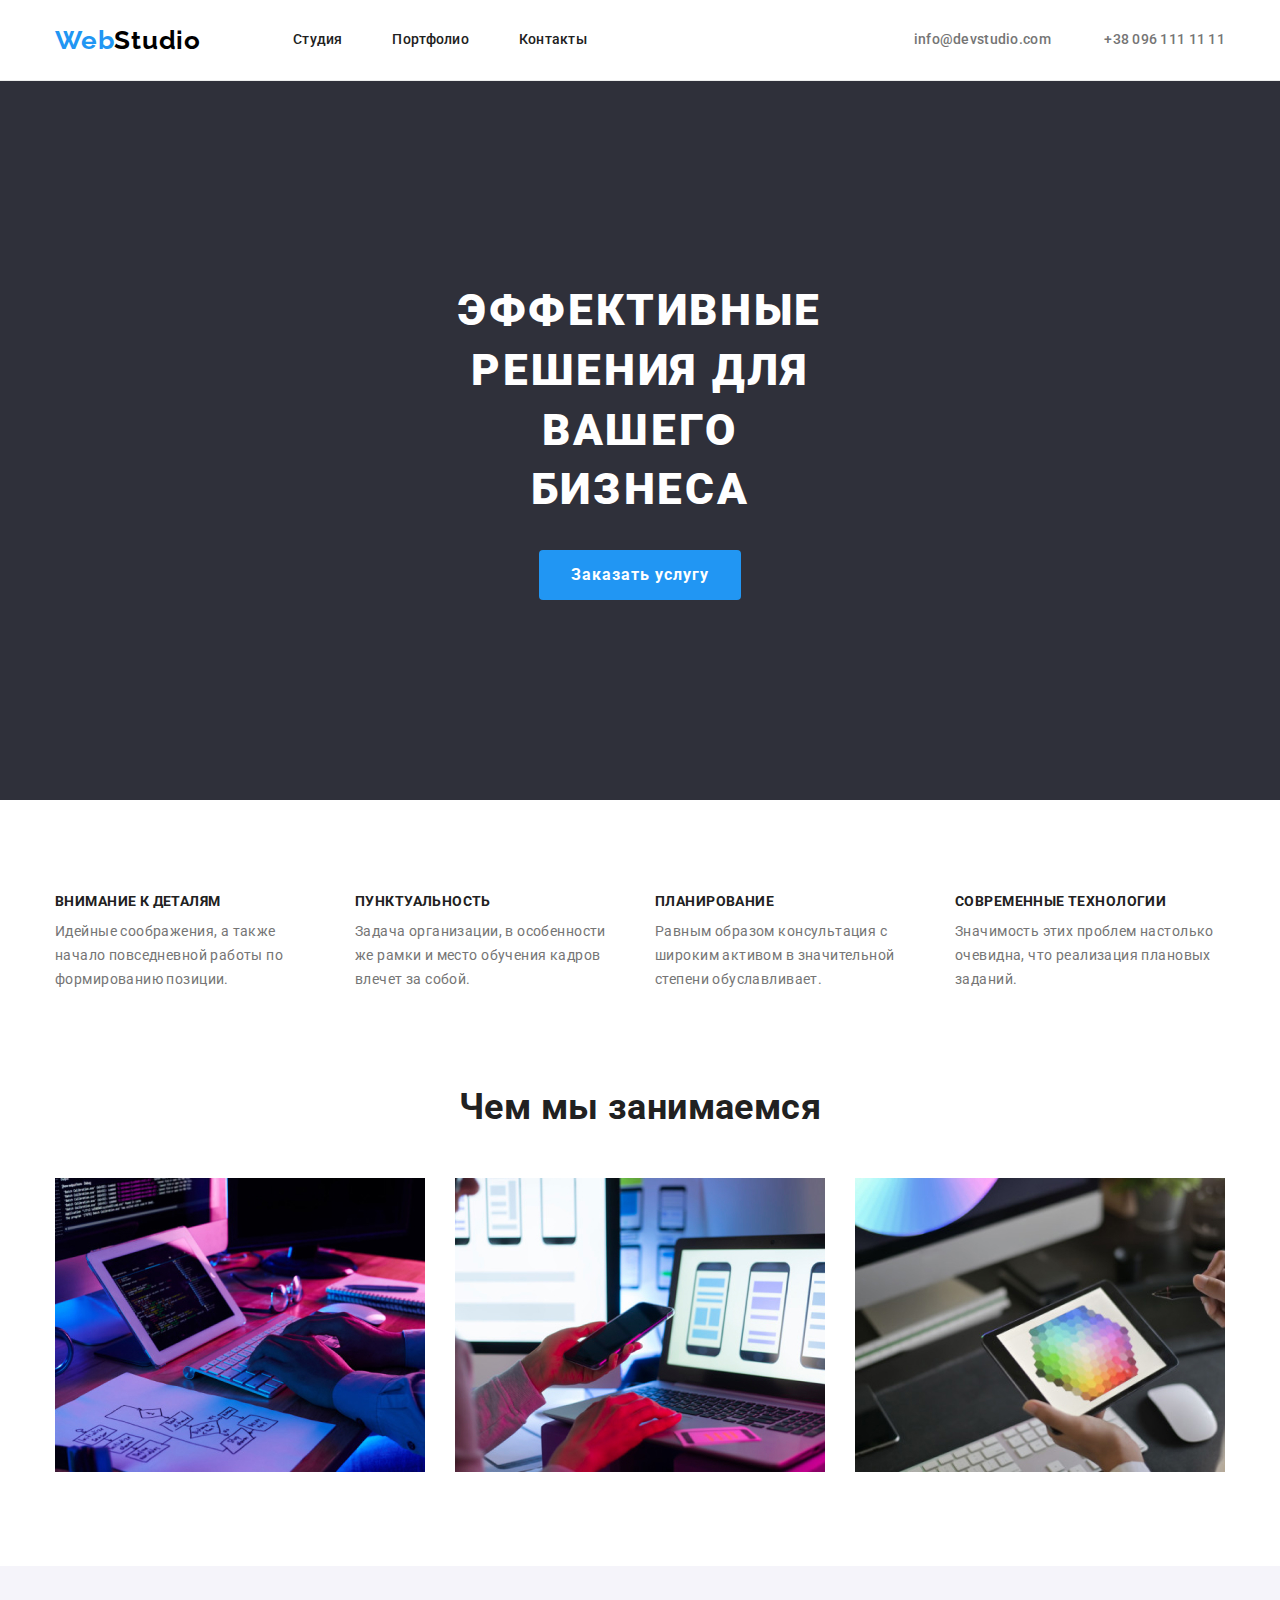
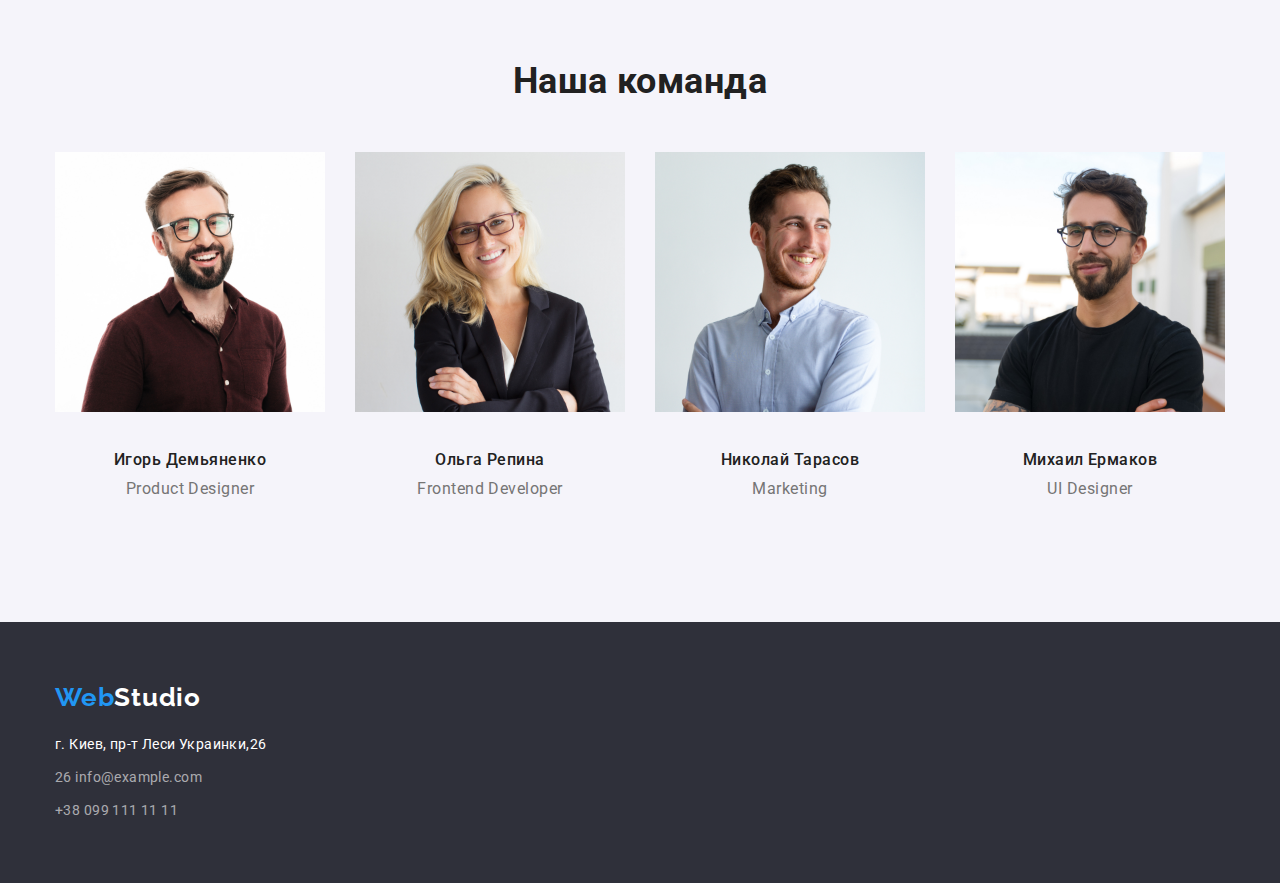
==== commit 1acef47c: "Измениет margin на padding в секциях" ====
--- a/index.html
+++ b/index.html
@@ -68,7 +68,7 @@
         
       </section>
 
-      <section>
+      <section class="work">
         <div class="container"><h2 class="work-title">Чем мы занимаемся</h2>
         <ul class="flex-work">
           <li>
--- a/css/styles.css
+++ b/css/styles.css
@@ -28,20 +28,23 @@
 }
 
 /* Стилизация по тегам */
+
 button {
   font-family: inherit;
 }
+
 ul {
   padding: 0;
   margin: 0;
 
   list-style: none;
 }
+
 /* Контейнер */
+
 .container {
   margin-left: auto;
   margin-right: auto;
-  margin-bottom: 94px;
   width: 1200px;
   padding-left: 15px;
   padding-right: 15px;
@@ -52,6 +55,7 @@
 /* Навигация и контакты */
 
 .header {
+  border-bottom: 1px solid #ececec;
   background-color: var(--primery-bgc);
 }
 
@@ -65,6 +69,7 @@
 
   color: #000000;
 }
+
 .accent {
   color: var(--accent-text-color);
 }
@@ -87,6 +92,7 @@
 .contact:active {
   color: var(--primary-text-color);
 }
+
 .contact {
   color: var(--secondary-text-color);
   font-style: normal;
@@ -108,25 +114,29 @@
   align-items: center;
   height: 80px;
 }
+
 .flex-nav {
   display: flex;
   width: 532px;
   justify-content: space-between;
   align-items: center;
 }
+
 .flex-list {
   display: flex;
   width: 294px;
   justify-content: space-between;
   align-items: center;
 }
+
 .header .mail {
   margin-right: 50px;
 }
 
 /* Главная секция */
+
 .m-section {
-  margin-bottom: 94px;
+  padding: 200px 452px;
 
   text-align: center;
 
@@ -134,7 +144,6 @@
 }
 
 .m-section-title {
-  /* outline: 2px solid tomato; */
   margin-top: 0;
   margin-bottom: 30px;
 
@@ -145,7 +154,10 @@
   text-transform: uppercase;
 
   color: var(--another-text-color);
-}
+
+  /* outline: 2px solid tomato; */
+}
+
 .m-section-service {
   display: inline-block;
   padding: 10px 32px;
@@ -164,15 +176,25 @@
 }
 
 /* Преимущества */
+
+.advantages {
+  padding-top: 94px;
+  padding-bottom: 94px;
+}
+
 .flex-advantages {
   display: flex;
-}
+  flex-wrap: wrap;
+}
+
 .flex-advantages .list-item {
   width: calc((100% - 90px) / 4);
 }
+
 .flex-advantages .list-item:not(:last-child) {
   margin-right: 30px;
 }
+
 .advantages-list {
   margin-top: 0;
   margin-bottom: 10px;
@@ -181,32 +203,41 @@
   font-size: 14px;
   line-height: 1.14;
 }
+
 .advantages-text {
   margin-top: 0;
   margin-bottom: 0;
 
   color: var(--secondary-text-color);
 }
+
 /* Услуги и Команда */
+
+.work {
+  padding-bottom: 94px;
+}
+
 .flex-work > img {
   display: block;
 }
+
 .work-image {
   display: block;
 }
+
 .flex-work {
   display: flex;
-  justify-content: space-between;
-
-  /* outline: 2px solid tomato; */
-}
+  flex-wrap: wrap;
+  justify-content: space-between;
+
+  /* outline: 2px solid tomato; */
+}
+
 .flex-team {
   display: flex;
-  justify-content: space-between;
-}
-/* .flex-team > li {
-  width: calc((100% - 90px) / 4);
-} */
+  flex-wrap: wrap;
+  justify-content: space-between;
+}
 
 .container-team {
   padding: 94px 0;
@@ -215,6 +246,7 @@
 
   /* outline: 2px solid tomato; */
 }
+
 .container-detail {
   margin-left: auto;
   margin-right: auto;
@@ -246,6 +278,7 @@
   text-align: center;
   letter-spacing: 0.03em;
 }
+
 .team-position {
   margin: 0;
 
@@ -256,7 +289,9 @@
 
   color: var(--secondary-text-color);
 }
+
 /* Подвал*/
+
 .footer {
   padding: 60px 0;
 
@@ -270,12 +305,13 @@
   padding-left: 15px;
   padding-right: 15px;
 
-  /* outline: 2px solid tomato; */
-
   font-style: normal;
 
   color: rgba(255, 255, 255, 0.6);
-}
+
+  /* outline: 2px solid tomato; */
+}
+
 .footer-logo {
   display: block;
   margin-left: auto;
@@ -289,28 +325,34 @@
 
   /* outline: 2px solid tomato; */
 }
+
 .footer-address {
   display: block;
   margin-bottom: 9px;
 
   color: var(--another-text-color);
 }
+
 .footer .mail {
   display: block;
   margin-bottom: 9px;
 }
+
 /* Страница Портфолио */
+
+.portfolio {
+  padding-top: 94px;
+  padding-bottom: 94px;
+}
 .filter {
-  margin-top: 94px;
-  margin-bottom: 34px;
-  margin-left: auto;
-  margin-right: auto;
-
+  padding-bottom: 34px;
+  margin-left: auto;
+  margin-right: auto;
   width: 611px;
-  height: 54px;
-
-  /* outline: 2px solid tomato; */
-}
+
+  /* outline: 2px solid tomato; */
+}
+
 .filter-list {
   display: flex;
   justify-content: space-between;
@@ -346,6 +388,7 @@
   background-color: var(--accent-text-color);
   color: var(--another-text-color);
 }
+
 .portfolio-filter:active {
   color: var(--primary-text-color);
   border: none;
@@ -353,15 +396,19 @@
 .project img {
   margin-bottom: 20px;
 }
+
 .project li {
   padding-bottom: 20px;
-
-  /* outline: 2px solid tomato; */
-}
+  border: 1px solid #ececec;
+
+  /* outline: 2px solid tomato; */
+}
+
 .project a {
   display: block;
   margin: 0;
 }
+
 .portfolio-project {
   margin-top: 0;
   margin-bottom: 4px;
@@ -372,6 +419,7 @@
 
   color: var(--primary-text-color);
 }
+
 .portfolio-category {
   margin-top: 0;
   margin-bottom: 0;
@@ -389,12 +437,14 @@
 
   /* background-color: tomato; */
 }
+
 .project {
   display: flex;
   flex-wrap: wrap;
 
   /* background-color: yellow; */
 }
+
 .project-list {
   width: calc((100% - 60px) / 3);
   margin-right: 30px;
